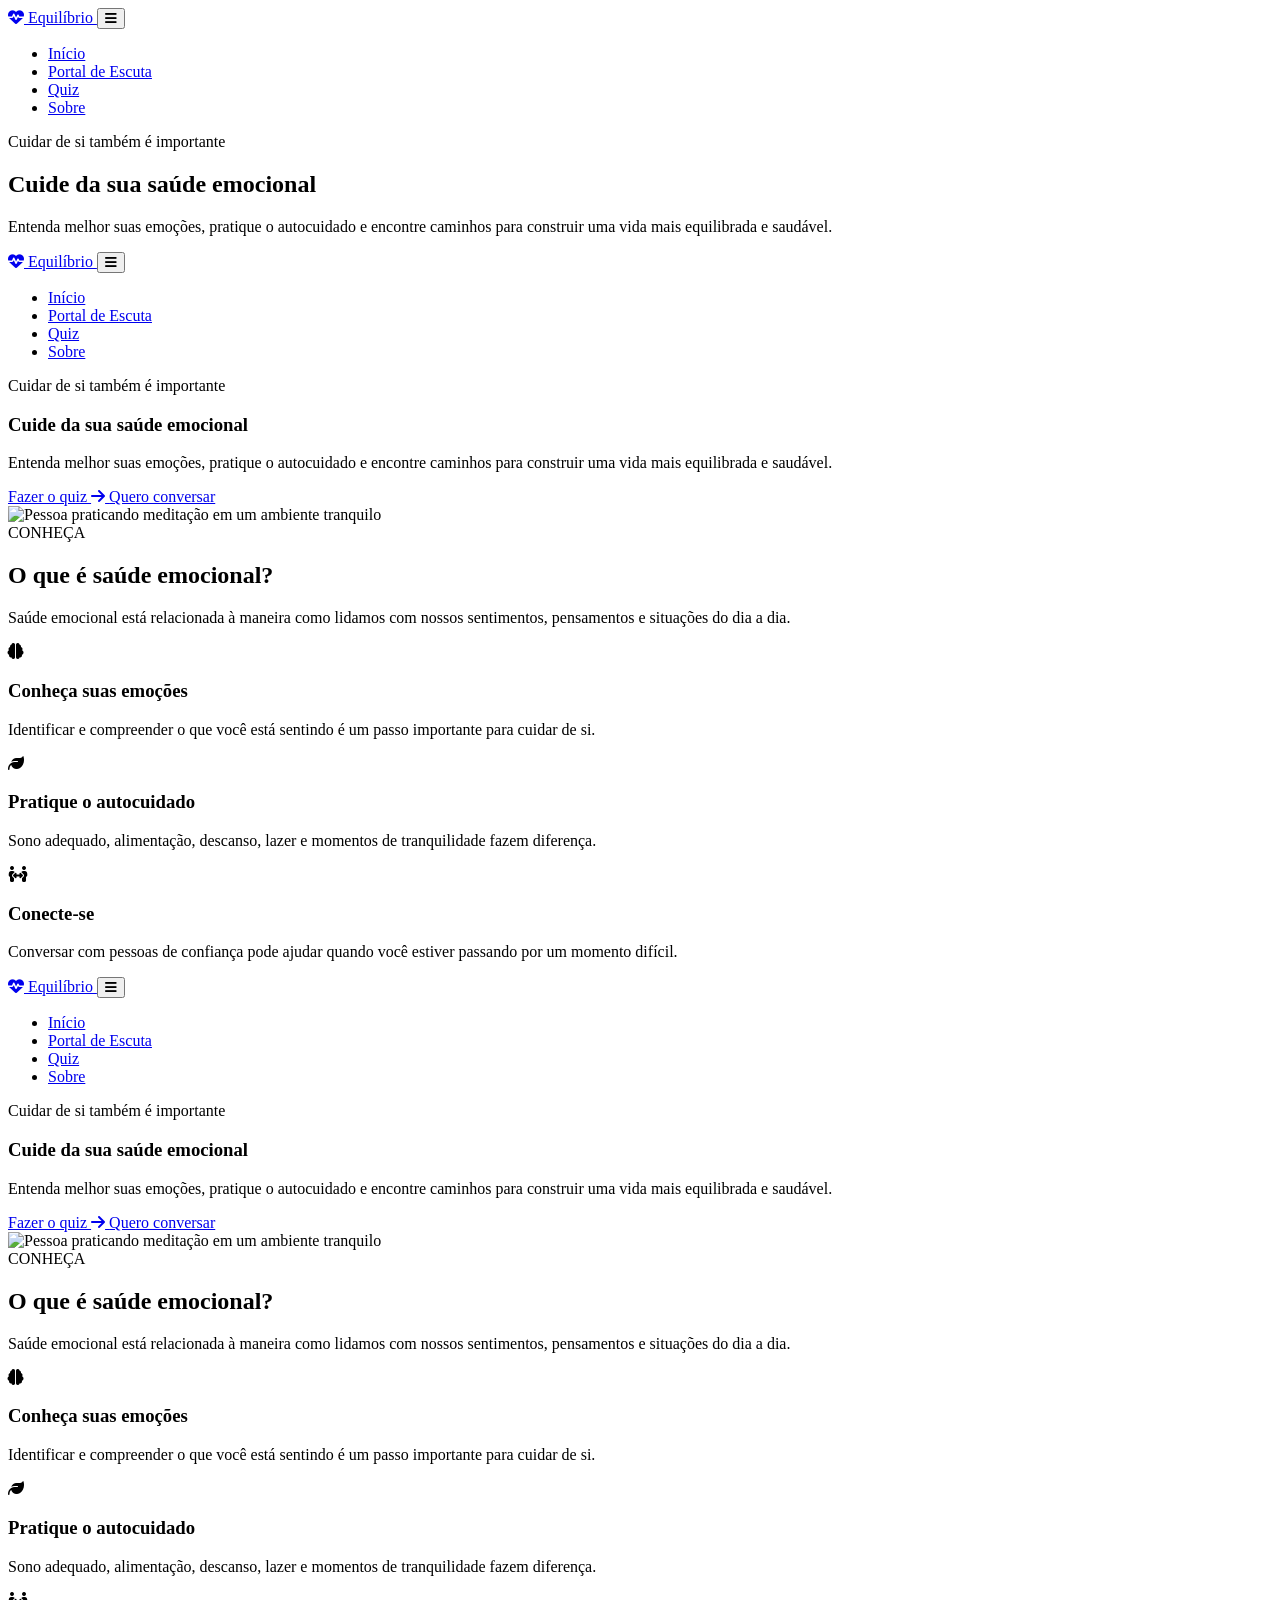
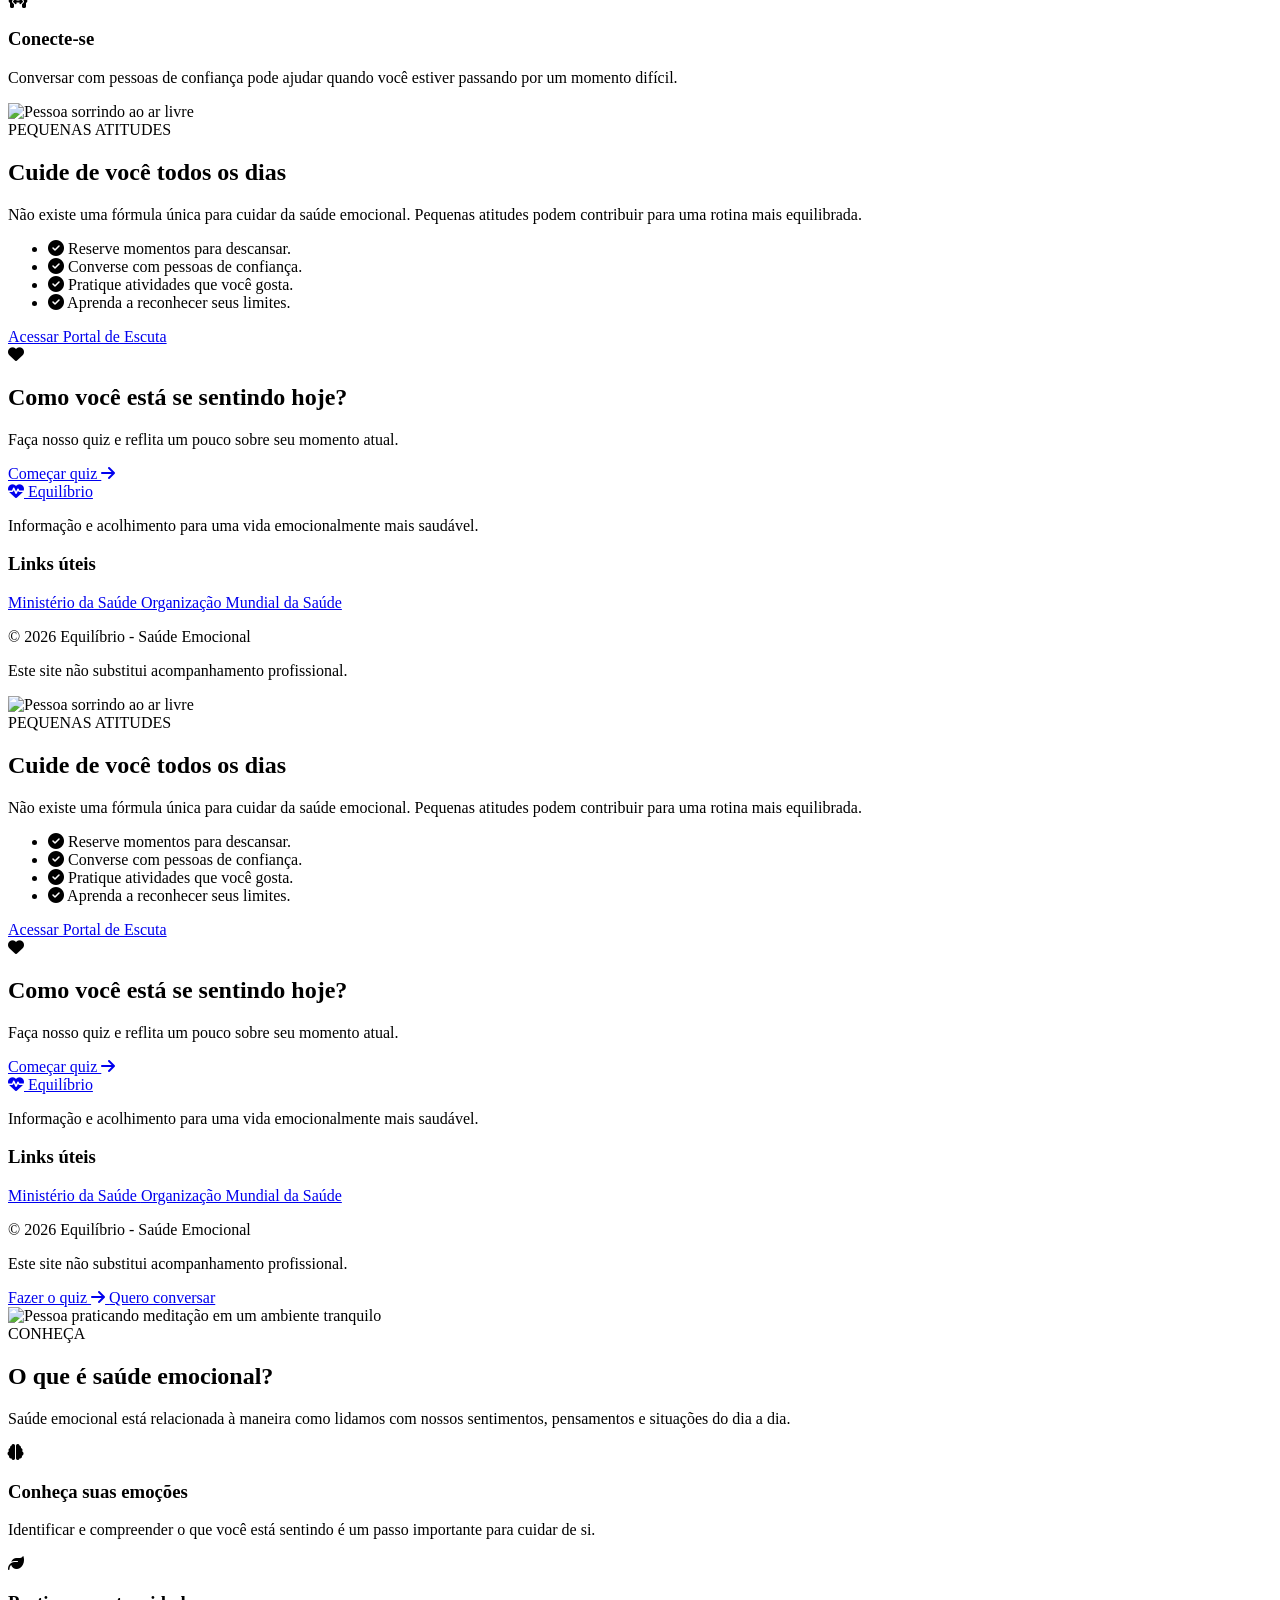
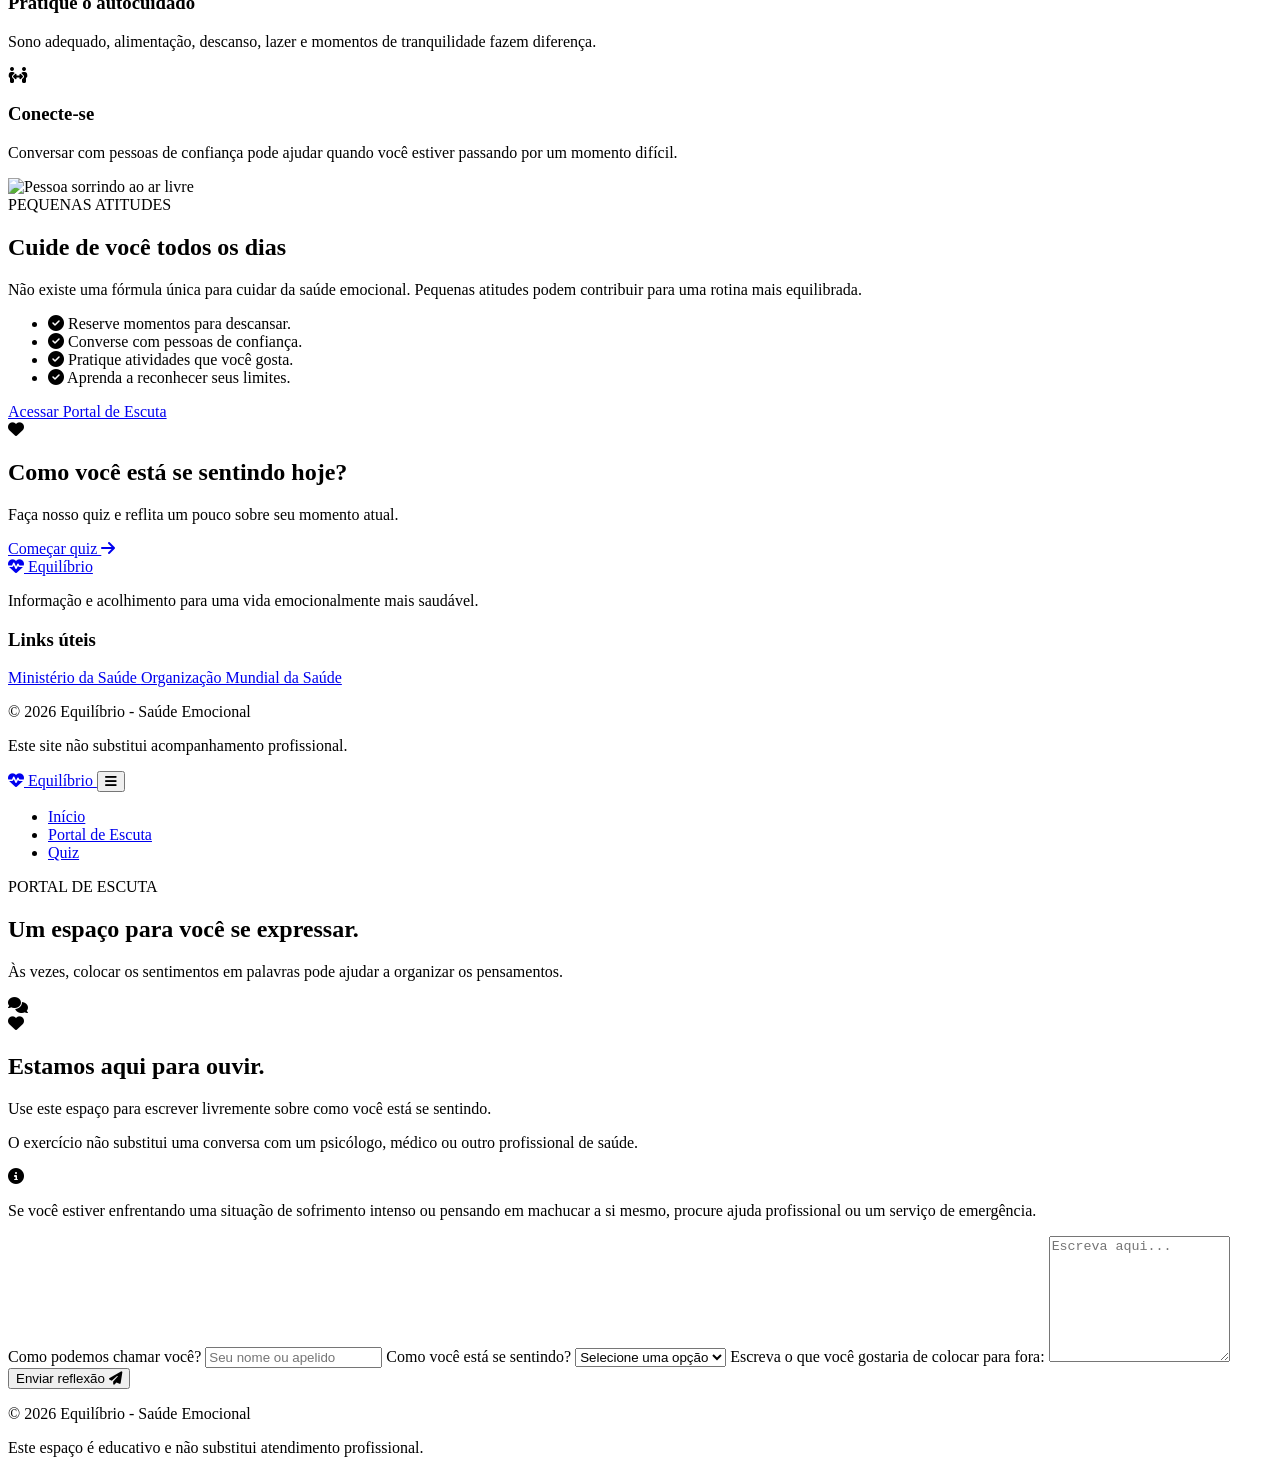
==== index.html @ 586168ab "22" ====
<!DOCTYPE html>
<html lang="pt-BR">
<head>
    <meta charset="UTF-8">
    <meta name="viewport" content="width=device-width, initial-scale=1.0">

    <title>Equilíbrio - Saúde Emocional</title>

    <link rel="stylesheet" href="style.css">

    <!-- Ícones -->
    <link
        rel="stylesheet"
        href="https://cdnjs.cloudflare.com/ajax/libs/font-awesome/6.5.2/css/all.min.css"
    >
</head>

<body>

    <header>
        <nav class="navbar">
            <a href="index.html" class="logo">
                <i class="fa-solid fa-heart-pulse"></i>
                Equilíbrio
            </a>

            <button class="menu-toggle" id="menuToggle">
                <i class="fa-solid fa-bars"></i>
            </button>

            <ul class="nav-links" id="navLinks">
                <li><a href="index.html">Início</a></li>
                <li><a href="escuta.html">Portal de Escuta</a></li>
                <li><a href="quiz.html">Quiz</a></li>
                <li><a href="#sobre">Sobre</a></li>
            </ul>
        </nav>
    </header>

    <main>

        <!-- HERO -->
        <section class="hero">
            <div class="hero-content">
                <span class="tag">Cuidar de si também é importante</span>

                <h1>
                    Cuide da sua
                    <span>saúde emocional</span>
                </h1>

                <p>
                    Entenda melhor suas emoções, pratique o autocuidado
                    e encontre caminhos para construir uma vida mais
                    equilibrada e saudável.
                </p>

                <div class="hero-buttons"><!DOCTYPE html>
<html lang="pt-BR">
<head>
    <meta charset="UTF-8">
    <meta name="viewport" content="width=device-width, initial-scale=1.0">

    <title>Equilíbrio - Saúde Emocional</title>

    <link rel="stylesheet" href="style.css">

    <!-- Ícones -->
    <link
        rel="stylesheet"
        href="https://cdnjs.cloudflare.com/ajax/libs/font-awesome/6.5.2/css/all.min.css"
    >
</head>

<body>

    <header>
        <nav class="navbar">
            <a href="index.html" class="logo">
                <i class="fa-solid fa-heart-pulse"></i>
                Equilíbrio
            </a>

            <button class="menu-toggle" id="menuToggle">
                <i class="fa-solid fa-bars"></i>
            </button>

            <ul class="nav-links" id="navLinks">
                <li><a href="index.html">Início</a></li>
                <li><a href="escuta.html">Portal de Escuta</a></li>
                <li><a href="quiz.html">Quiz</a></li>
                <li><a href="#sobre">Sobre</a></li>
            </ul>
        </nav>
    </header>

    <main>

        <!-- HERO -->
        <section class="hero">
            <div class="hero-content">
                <span class="tag">Cuidar de si também é importante</span>

                <h1>
                    Cuide da sua
                    <span>saúde emocional</span>
                </h1>

                <p>
                    Entenda melhor suas emoções, pratique o autocuidado
                    e encontre caminhos para construir uma vida mais
                    equilibrada e saudável.
                </p>

                <div class="hero-buttons">
                    <a href="quiz.html" class="btn btn-primary">
                        Fazer o quiz
                        <i class="fa-solid fa-arrow-right"></i>
                    </a>

                    <a href="escuta.html" class="btn btn-secondary">
                        Quero conversar
                    </a>
                </div>
            </div>

            <div class="hero-image">
                <img
                    src="https://images.unsplash.com/photo-1506126613408-eca07ce68773?auto=format&fit=crop&w=900&q=80"
                    alt="Pessoa praticando meditação em um ambiente tranquilo"
                >
            </div>
        </section>

        <!-- SOBRE -->
        <section class="section" id="sobre">
            <div class="section-title">
                <span>CONHEÇA</span>
                <h2>O que é saúde emocional?</h2>
                <p>
                    Saúde emocional está relacionada à maneira como lidamos
                    com nossos sentimentos, pensamentos e situações do dia
                    a dia.
                </p>
            </div>

            <div class="cards">

                <article class="card">
                    <div class="icon">
                        <i class="fa-solid fa-brain"></i>
                    </div>

                    <h3>Conheça suas emoções</h3>

                    <p>
                        Identificar e compreender o que você está sentindo
                        é um passo importante para cuidar de si.
                    </p>
                </article>

                <article class="card">
                    <div class="icon">
                        <i class="fa-solid fa-leaf"></i>
                    </div>

                    <h3>Pratique o autocuidado</h3>

                    <p>
                        Sono adequado, alimentação, descanso, lazer e
                        momentos de tranquilidade fazem diferença.
                    </p>
                </article>

                <article class="card">
                    <div class="icon">
                        <i class="fa-solid fa-people-arrows"></i>
                    </div>

                    <h3>Conecte-se</h3>

                    <p>
                        Conversar com pessoas de confiança pode ajudar
                        quando você estiver passando por um momento difícil.
                    </p>
                </article>

            </div>
        </section><!DOCTYPE html>
<html lang="pt-BR">
<head>
    <meta charset="UTF-8">
    <meta name="viewport" content="width=device-width, initial-scale=1.0">

    <title>Equilíbrio - Saúde Emocional</title>

    <link rel="stylesheet" href="style.css">

    <!-- Ícones -->
    <link
        rel="stylesheet"
        href="https://cdnjs.cloudflare.com/ajax/libs/font-awesome/6.5.2/css/all.min.css"
    >
</head>

<body>

    <header>
        <nav class="navbar">
            <a href="index.html" class="logo">
                <i class="fa-solid fa-heart-pulse"></i>
                Equilíbrio
            </a>

            <button class="menu-toggle" id="menuToggle">
                <i class="fa-solid fa-bars"></i>
            </button>

            <ul class="nav-links" id="navLinks">
                <li><a href="index.html">Início</a></li>
                <li><a href="escuta.html">Portal de Escuta</a></li>
                <li><a href="quiz.html">Quiz</a></li>
                <li><a href="#sobre">Sobre</a></li>
            </ul>
        </nav>
    </header>

    <main>

        <!-- HERO -->
        <section class="hero">
            <div class="hero-content">
                <span class="tag">Cuidar de si também é importante</span>

                <h1>
                    Cuide da sua
                    <span>saúde emocional</span>
                </h1>

                <p>
                    Entenda melhor suas emoções, pratique o autocuidado
                    e encontre caminhos para construir uma vida mais
                    equilibrada e saudável.
                </p>

                <div class="hero-buttons">
                    <a href="quiz.html" class="btn btn-primary">
                        Fazer o quiz
                        <i class="fa-solid fa-arrow-right"></i>
                    </a>

                    <a href="escuta.html" class="btn btn-secondary">
                        Quero conversar
                    </a>
                </div>
            </div>

            <div class="hero-image">
                <img
                    src="https://images.unsplash.com/photo-1506126613408-eca07ce68773?auto=format&fit=crop&w=900&q=80"
                    alt="Pessoa praticando meditação em um ambiente tranquilo"
                >
            </div>
        </section>

        <!-- SOBRE -->
        <section class="section" id="sobre">
            <div class="section-title">
                <span>CONHEÇA</span>
                <h2>O que é saúde emocional?</h2>
                <p>
                    Saúde emocional está relacionada à maneira como lidamos
                    com nossos sentimentos, pensamentos e situações do dia
                    a dia.
                </p>
            </div>

            <div class="cards">

                <article class="card">
                    <div class="icon">
                        <i class="fa-solid fa-brain"></i>
                    </div>

                    <h3>Conheça suas emoções</h3>

                    <p>
                        Identificar e compreender o que você está sentindo
                        é um passo importante para cuidar de si.
                    </p>
                </article>

                <article class="card">
                    <div class="icon">
                        <i class="fa-solid fa-leaf"></i>
                    </div>

                    <h3>Pratique o autocuidado</h3>

                    <p>
                        Sono adequado, alimentação, descanso, lazer e
                        momentos de tranquilidade fazem diferença.
                    </p>
                </article>

                <article class="card">
                    <div class="icon">
                        <i class="fa-solid fa-people-arrows"></i>
                    </div>

                    <h3>Conecte-se</h3>

                    <p>
                        Conversar com pessoas de confiança pode ajudar
                        quando você estiver passando por um momento difícil.
                    </p>
                </article>

            </div>
        </section>

        <!-- DICAS -->
        <section class="tips">
            <div class="tips-image">
                <img
                    src="https://images.unsplash.com/photo-1499209974431-9dddcece7f88?auto=format&fit=crop&w=900&q=80"
                    alt="Pessoa sorrindo ao ar livre"
                >
            </div>

            <div class="tips-content">
                <span class="tag">PEQUENAS ATITUDES</span>

                <h2>Cuide de você todos os dias</h2>

                <p>
                    Não existe uma fórmula única para cuidar da saúde
                    emocional. Pequenas atitudes podem contribuir para
                    uma rotina mais equilibrada.
                </p>

                <ul class="check-list">
                    <li>
                        <i class="fa-solid fa-circle-check"></i>
                        Reserve momentos para descansar.
                    </li>

                    <li>
                        <i class="fa-solid fa-circle-check"></i>
                        Converse com pessoas de confiança.
                    </li>

                    <li>
                        <i class="fa-solid fa-circle-check"></i>
                        Pratique atividades que você gosta.
                    </li>

                    <li>
                        <i class="fa-solid fa-circle-check"></i>
                        Aprenda a reconhecer seus limites.
                    </li>
                </ul>

                <a href="escuta.html" class="btn btn-primary">
                    Acessar Portal de Escuta
                </a>
            </div>
        </section>

        <!-- CTA -->
        <section class="cta">
            <div>
                <i class="fa-solid fa-heart"></i>
                <h2>Como você está se sentindo hoje?</h2>
                <p>
                    Faça nosso quiz e reflita um pouco sobre seu momento atual.
                </p>
            </div>

            <a href="quiz.html" class="btn btn-light">
                Começar quiz
                <i class="fa-solid fa-arrow-right"></i>
            </a>
        </section>

    </main>

    <footer>
        <div class="footer-content">

            <div>
                <a href="index.html" class="logo">
                    <i class="fa-solid fa-heart-pulse"></i>
                    Equilíbrio
                </a>

                <p>
                    Informação e acolhimento para uma vida emocionalmente
                    mais saudável.
                </p>
            </div>

            <div>
                <h3>Links úteis</h3>

                <a
                    href="https://www.gov.br/saude/pt-br"
                    target="_blank"
                    rel="noopener noreferrer"
                >
                    Ministério da Saúde
                </a>

                <a
                    href="https://www.who.int/pt"
                    target="_blank"
                    rel="noopener noreferrer"
                >
                    Organização Mundial da Saúde
                </a>
            </div>

        </div>

        <div class="footer-bottom">
            <p>© 2026 Equilíbrio - Saúde Emocional</p>
            <p>Este site não substitui acompanhamento profissional.</p>
        </div>
    </footer>

    <script src="script.js"></script>

</body>
</html>

        <!-- DICAS -->
        <section class="tips">
            <div class="tips-image">
                <img
                    src="https://images.unsplash.com/photo-1499209974431-9dddcece7f88?auto=format&fit=crop&w=900&q=80"
                    alt="Pessoa sorrindo ao ar livre"
                >
            </div>

            <div class="tips-content">
                <span class="tag">PEQUENAS ATITUDES</span>

                <h2>Cuide de você todos os dias</h2>

                <p>
                    Não existe uma fórmula única para cuidar da saúde
                    emocional. Pequenas atitudes podem contribuir para
                    uma rotina mais equilibrada.
                </p>

                <ul class="check-list">
                    <li>
                        <i class="fa-solid fa-circle-check"></i>
                        Reserve momentos para descansar.
                    </li>

                    <li>
                        <i class="fa-solid fa-circle-check"></i>
                        Converse com pessoas de confiança.
                    </li>

                    <li>
                        <i class="fa-solid fa-circle-check"></i>
                        Pratique atividades que você gosta.
                    </li>

                    <li>
                        <i class="fa-solid fa-circle-check"></i>
                        Aprenda a reconhecer seus limites.
                    </li>
                </ul>

                <a href="escuta.html" class="btn btn-primary">
                    Acessar Portal de Escuta
                </a>
            </div>
        </section>

        <!-- CTA -->
        <section class="cta">
            <div>
                <i class="fa-solid fa-heart"></i>
                <h2>Como você está se sentindo hoje?</h2>
                <p>
                    Faça nosso quiz e reflita um pouco sobre seu momento atual.
                </p>
            </div>

            <a href="quiz.html" class="btn btn-light">
                Começar quiz
                <i class="fa-solid fa-arrow-right"></i>
            </a>
        </section>

    </main>

    <footer>
        <div class="footer-content">

            <div>
                <a href="index.html" class="logo">
                    <i class="fa-solid fa-heart-pulse"></i>
                    Equilíbrio
                </a>

                <p>
                    Informação e acolhimento para uma vida emocionalmente
                    mais saudável.
                </p>
            </div>

            <div>
                <h3>Links úteis</h3>

                <a
                    href="https://www.gov.br/saude/pt-br"
                    target="_blank"
                    rel="noopener noreferrer"
                >
                    Ministério da Saúde
                </a>

                <a
                    href="https://www.who.int/pt"
                    target="_blank"
                    rel="noopener noreferrer"
                >
                    Organização Mundial da Saúde
                </a>
            </div>

        </div>

        <div class="footer-bottom">
            <p>© 2026 Equilíbrio - Saúde Emocional</p>
            <p>Este site não substitui acompanhamento profissional.</p>
        </div>
    </footer>

    <script src="script.js"></script>

</body>
</html>
                    <a href="quiz.html" class="btn btn-primary">
                        Fazer o quiz
                        <i class="fa-solid fa-arrow-right"></i>
                    </a>

                    <a href="escuta.html" class="btn btn-secondary">
                        Quero conversar
                    </a>
                </div>
            </div>

            <div class="hero-image">
                <img
                    src="https://images.unsplash.com/photo-1506126613408-eca07ce68773?auto=format&fit=crop&w=900&q=80"
                    alt="Pessoa praticando meditação em um ambiente tranquilo"
                >
            </div>
        </section>

        <!-- SOBRE -->
        <section class="section" id="sobre">
            <div class="section-title">
                <span>CONHEÇA</span>
                <h2>O que é saúde emocional?</h2>
                <p>
                    Saúde emocional está relacionada à maneira como lidamos
                    com nossos sentimentos, pensamentos e situações do dia
                    a dia.
                </p>
            </div>

            <div class="cards">

                <article class="card">
                    <div class="icon">
                        <i class="fa-solid fa-brain"></i>
                    </div>

                    <h3>Conheça suas emoções</h3>

                    <p>
                        Identificar e compreender o que você está sentindo
                        é um passo importante para cuidar de si.
                    </p>
                </article>

                <article class="card">
                    <div class="icon">
                        <i class="fa-solid fa-leaf"></i>
                    </div>

                    <h3>Pratique o autocuidado</h3>

                    <p>
                        Sono adequado, alimentação, descanso, lazer e
                        momentos de tranquilidade fazem diferença.
                    </p>
                </article>

                <article class="card">
                    <div class="icon">
                        <i class="fa-solid fa-people-arrows"></i>
                    </div>

                    <h3>Conecte-se</h3>

                    <p>
                        Conversar com pessoas de confiança pode ajudar
                        quando você estiver passando por um momento difícil.
                    </p>
                </article>

            </div>
        </section>

        <!-- DICAS -->
        <section class="tips">
            <div class="tips-image">
                <img
                    src="https://images.unsplash.com/photo-1499209974431-9dddcece7f88?auto=format&fit=crop&w=900&q=80"
                    alt="Pessoa sorrindo ao ar livre"
                >
            </div>

            <div class="tips-content">
                <span class="tag">PEQUENAS ATITUDES</span>

                <h2>Cuide de você todos os dias</h2>

                <p>
                    Não existe uma fórmula única para cuidar da saúde
                    emocional. Pequenas atitudes podem contribuir para
                    uma rotina mais equilibrada.
                </p>

                <ul class="check-list">
                    <li>
                        <i class="fa-solid fa-circle-check"></i>
                        Reserve momentos para descansar.
                    </li>

                    <li>
                        <i class="fa-solid fa-circle-check"></i>
                        Converse com pessoas de confiança.
                    </li>

                    <li>
                        <i class="fa-solid fa-circle-check"></i>
                        Pratique atividades que você gosta.
                    </li>

                    <li>
                        <i class="fa-solid fa-circle-check"></i>
                        Aprenda a reconhecer seus limites.
                    </li>
                </ul>

                <a href="escuta.html" class="btn btn-primary">
                    Acessar Portal de Escuta
                </a>
            </div>
        </section>

        <!-- CTA -->
        <section class="cta">
            <div>
                <i class="fa-solid fa-heart"></i>
                <h2>Como você está se sentindo hoje?</h2>
                <p>
                    Faça nosso quiz e reflita um pouco sobre seu momento atual.
                </p>
            </div>

            <a href="quiz.html" class="btn btn-light">
                Começar quiz
                <i class="fa-solid fa-arrow-right"></i>
            </a>
        </section>

    </main>

    <footer>
        <div class="footer-content">

            <div>
                <a href="index.html" class="logo">
                    <i class="fa-solid fa-heart-pulse"></i>
                    Equilíbrio
                </a>

                <p>
                    Informação e acolhimento para uma vida emocionalmente
                    mais saudável.
                </p>
            </div>

            <div>
                <h3>Links úteis</h3>

                <a
                    href="https://www.gov.br/saude/pt-br"
                    target="_blank"
                    rel="noopener noreferrer"
                >
                    Ministério da Saúde
                </a>

                <a
                    href="https://www.who.int/pt"
                    target="_blank"
                    rel="noopener noreferrer"
                >
                    Organização Mundial da Saúde
                </a>
            </div>

        </div>

        <div class="footer-bottom">
            <p>© 2026 Equilíbrio - Saúde Emocional</p>
            <p>Este site não substitui acompanhamento profissional.</p>
        </div>
    </footer>

    <script src="script.js"></script>

</body>
</html>
<!DOCTYPE html>
<html lang="pt-BR">

<head>
    <meta charset="UTF-8">
    <meta name="viewport" content="width=device-width, initial-scale=1.0">

    <title>Portal de Escuta | Equilíbrio</title>

    <link rel="stylesheet" href="style.css">

    <link
        rel="stylesheet"
        href="https://cdnjs.cloudflare.com/ajax/libs/font-awesome/6.5.2/css/all.min.css"
    >
</head>

<body>

<header>
    <nav class="navbar">

        <a href="index.html" class="logo">
            <i class="fa-solid fa-heart-pulse"></i>
            Equilíbrio
        </a>

        <button class="menu-toggle" id="menuToggle">
            <i class="fa-solid fa-bars"></i>
        </button>

        <ul class="nav-links" id="navLinks">
            <li><a href="index.html">Início</a></li>
            <li><a href="escuta.html">Portal de Escuta</a></li>
            <li><a href="quiz.html">Quiz</a></li>
        </ul>

    </nav>
</header>

<main>

    <section class="page-header">

        <div>
            <span class="tag">PORTAL DE ESCUTA</span>

            <h1>
                Um espaço para
                <span>você se expressar.</span>
            </h1>

            <p>
                Às vezes, colocar os sentimentos em palavras pode ajudar
                a organizar os pensamentos.
            </p>
        </div>

        <i class="fa-solid fa-comments page-icon"></i>

    </section>

    <section class="listening-section">

        <div class="listening-info">

            <div class="icon">
                <i class="fa-solid fa-heart"></i>
            </div>

            <h2>Estamos aqui para ouvir.</h2>

            <p>
                Use este espaço para escrever livremente sobre como
                você está se sentindo.
            </p>

            <p>
                O exercício não substitui uma conversa com um psicólogo,
                médico ou outro profissional de saúde.
            </p>

            <div class="support-box">
                <i class="fa-solid fa-circle-info"></i>

                <p>
                    Se você estiver enfrentando uma situação de sofrimento
                    intenso ou pensando em machucar a si mesmo, procure
                    ajuda profissional ou um serviço de emergência.
                </p>
            </div>

        </div>

        <div class="listening-form">

            <form id="listeningForm">

                <label for="name">Como podemos chamar você?</label>

                <input
                    type="text"
                    id="name"
                    placeholder="Seu nome ou apelido"
                >

                <label for="feeling">
                    Como você está se sentindo?
                </label>

                <select id="feeling" required>
                    <option value="">Selecione uma opção</option>
                    <option>Tranquilo(a)</option>
                    <option>Feliz</option>
                    <option>Ansioso(a)</option>
                    <option>Triste</option>
                    <option>Cansado(a)</option>
                    <option>Confuso(a)</option>
                    <option>Não sei explicar</option>
                </select>

                <label for="message">
                    Escreva o que você gostaria de colocar para fora:
                </label>

                <textarea
                    id="message"
                    rows="8"
                    placeholder="Escreva aqui..."
                    required
                ></textarea>

                <button type="submit" class="btn btn-primary">
                    Enviar reflexão
                    <i class="fa-solid fa-paper-plane"></i>
                </button>

                <div id="formMessage"></div>

            </form>

        </div>

    </section>

</main>

<footer>
    <div class="footer-bottom">
        <p>© 2026 Equilíbrio - Saúde Emocional</p>
        <p>Este espaço é educativo e não substitui atendimento profissional.</p>
    </div>
</footer>

<script src="script.js"></script>

</body>
</html>
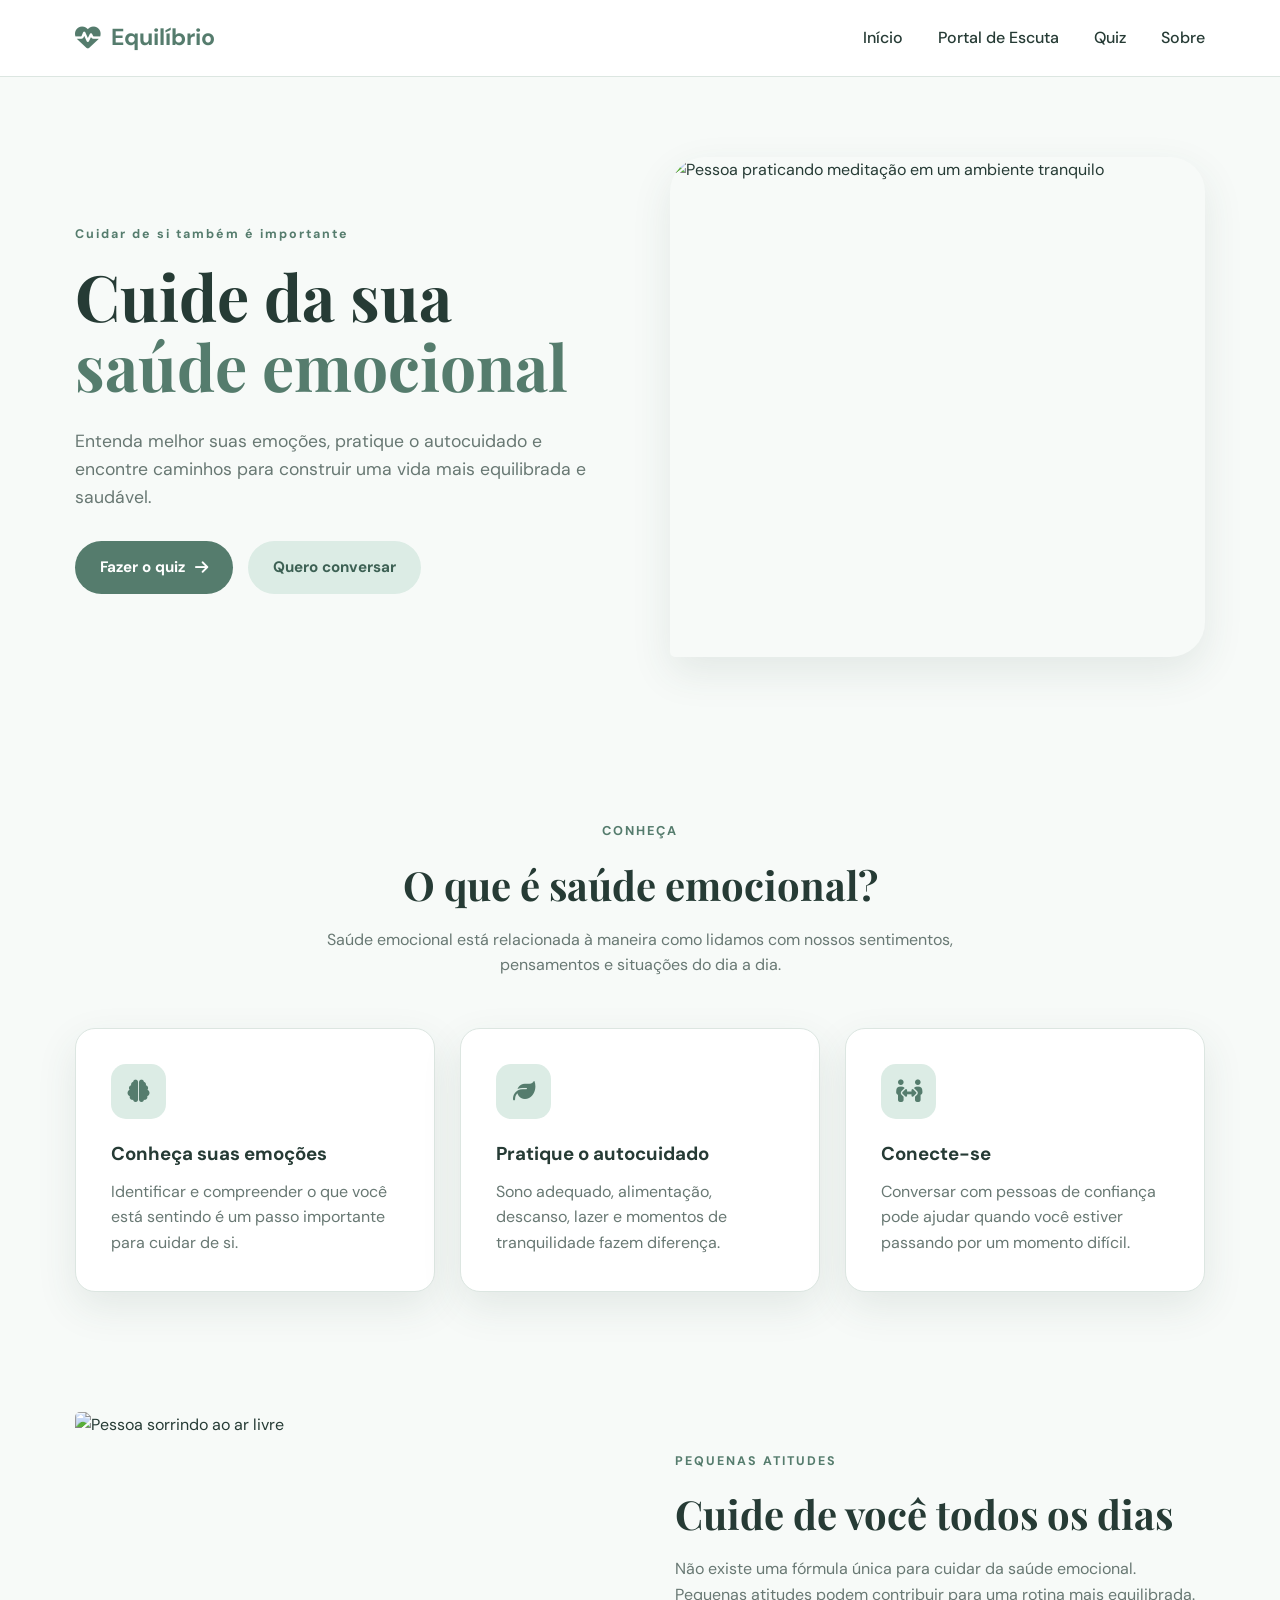
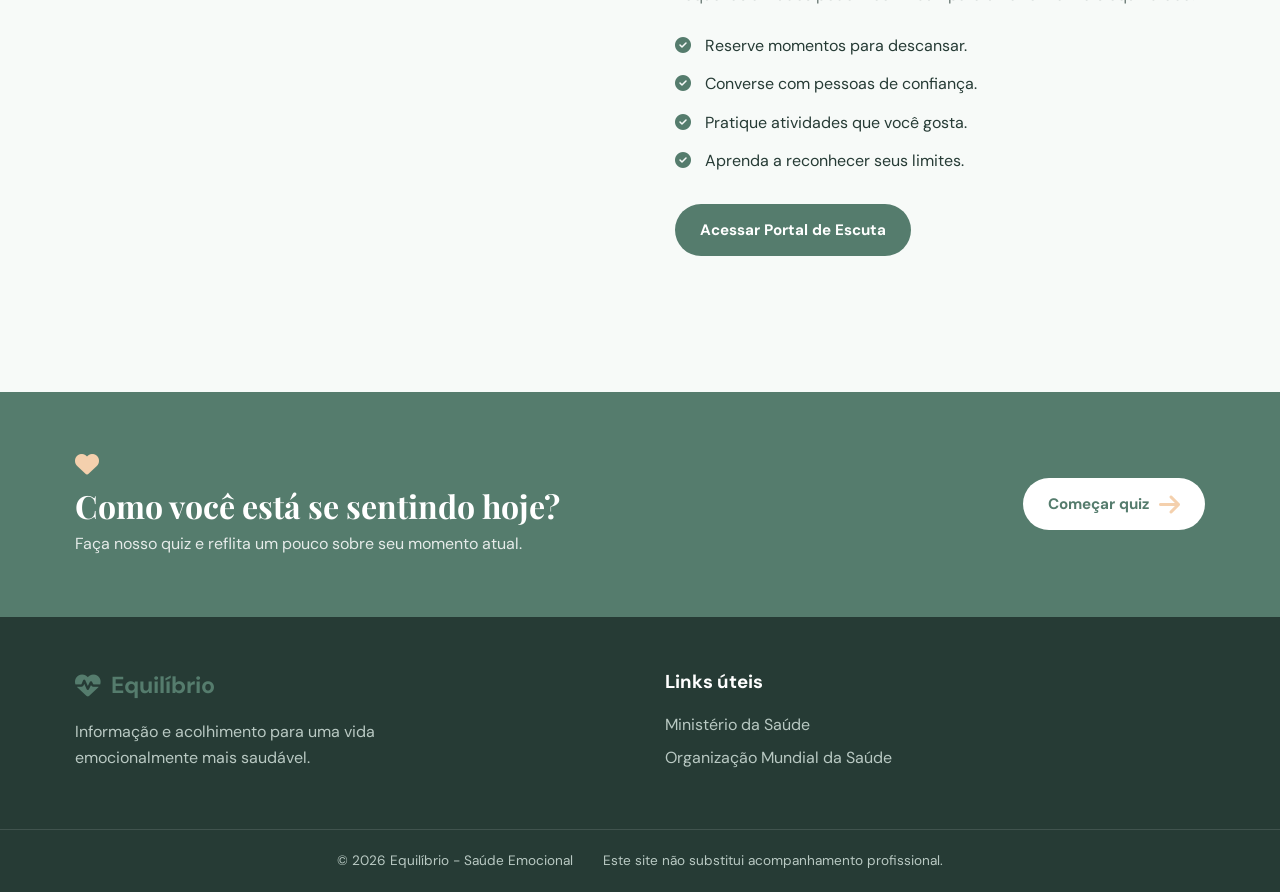
==== commit bddc5644: "22" ====
--- a/index.html
+++ b/index.html
@@ -1,5 +1,6 @@
 <!DOCTYPE html>
 <html lang="pt-BR">
+
 <head>
     <meta charset="UTF-8">
     <meta name="viewport" content="width=device-width, initial-scale=1.0">
@@ -8,7 +9,6 @@
 
     <link rel="stylesheet" href="style.css">
 
-    <!-- Ícones -->
     <link
         rel="stylesheet"
         href="https://cdnjs.cloudflare.com/ajax/libs/font-awesome/6.5.2/css/all.min.css"
@@ -17,878 +17,296 @@
 
 <body>
 
-    <header>
-        <nav class="navbar">
+<header>
+    <nav class="navbar">
+
+        <a href="index.html" class="logo">
+            <i class="fa-solid fa-heart-pulse"></i>
+            Equilíbrio
+        </a>
+
+        <button class="menu-toggle" id="menuToggle" aria-label="Abrir menu">
+            <i class="fa-solid fa-bars"></i>
+        </button>
+
+        <ul class="nav-links" id="navLinks">
+            <li><a href="index.html">Início</a></li>
+            <li><a href="escuta.html">Portal de Escuta</a></li>
+            <li><a href="quiz.html">Quiz</a></li>
+            <li><a href="#sobre">Sobre</a></li>
+        </ul>
+
+    </nav>
+</header>
+
+<main>
+
+    <!-- HERO -->
+    <section class="hero">
+
+        <div class="hero-content">
+
+            <span class="tag">
+                Cuidar de si também é importante
+            </span>
+
+            <h1>
+                Cuide da sua
+                <span>saúde emocional</span>
+            </h1>
+
+            <p>
+                Entenda melhor suas emoções, pratique o autocuidado
+                e encontre caminhos para construir uma vida mais
+                equilibrada e saudável.
+            </p>
+
+            <div class="hero-buttons">
+
+                <a href="quiz.html" class="btn btn-primary">
+                    Fazer o quiz
+                    <i class="fa-solid fa-arrow-right"></i>
+                </a>
+
+                <a href="escuta.html" class="btn btn-secondary">
+                    Quero conversar
+                </a>
+
+            </div>
+
+        </div>
+
+        <div class="hero-image">
+            <img
+                src="https://images.unsplash.com/photo-1506126613408-eca07ce68773?auto=format&fit=crop&w=900&q=80"
+                alt="Pessoa praticando meditação em um ambiente tranquilo"
+            >
+        </div>
+
+    </section>
+
+
+    <!-- SOBRE -->
+    <section class="section" id="sobre">
+
+        <div class="section-title">
+
+            <span>CONHEÇA</span>
+
+            <h2>O que é saúde emocional?</h2>
+
+            <p>
+                Saúde emocional está relacionada à maneira como lidamos
+                com nossos sentimentos, pensamentos e situações do dia
+                a dia.
+            </p>
+
+        </div>
+
+        <div class="cards">
+
+            <article class="card">
+
+                <div class="icon">
+                    <i class="fa-solid fa-brain"></i>
+                </div>
+
+                <h3>Conheça suas emoções</h3>
+
+                <p>
+                    Identificar e compreender o que você está sentindo
+                    é um passo importante para cuidar de si.
+                </p>
+
+            </article>
+
+
+            <article class="card">
+
+                <div class="icon">
+                    <i class="fa-solid fa-leaf"></i>
+                </div>
+
+                <h3>Pratique o autocuidado</h3>
+
+                <p>
+                    Sono adequado, alimentação, descanso, lazer e
+                    momentos de tranquilidade fazem diferença.
+                </p>
+
+            </article>
+
+
+            <article class="card">
+
+                <div class="icon">
+                    <i class="fa-solid fa-people-arrows"></i>
+                </div>
+
+                <h3>Conecte-se</h3>
+
+                <p>
+                    Conversar com pessoas de confiança pode ajudar
+                    quando você estiver passando por um momento difícil.
+                </p>
+
+            </article>
+
+        </div>
+
+    </section>
+
+
+    <!-- DICAS -->
+    <section class="tips">
+
+        <div class="tips-image">
+
+            <img
+                src="https://images.unsplash.com/photo-1499209974431-9dddcece7f88?auto=format&fit=crop&w=900&q=80"
+                alt="Pessoa sorrindo ao ar livre"
+            >
+
+        </div>
+
+
+        <div class="tips-content">
+
+            <span class="tag">
+                PEQUENAS ATITUDES
+            </span>
+
+            <h2>
+                Cuide de você todos os dias
+            </h2>
+
+            <p>
+                Não existe uma fórmula única para cuidar da saúde
+                emocional. Pequenas atitudes podem contribuir para
+                uma rotina mais equilibrada.
+            </p>
+
+            <ul class="check-list">
+
+                <li>
+                    <i class="fa-solid fa-circle-check"></i>
+                    Reserve momentos para descansar.
+                </li>
+
+                <li>
+                    <i class="fa-solid fa-circle-check"></i>
+                    Converse com pessoas de confiança.
+                </li>
+
+                <li>
+                    <i class="fa-solid fa-circle-check"></i>
+                    Pratique atividades que você gosta.
+                </li>
+
+                <li>
+                    <i class="fa-solid fa-circle-check"></i>
+                    Aprenda a reconhecer seus limites.
+                </li>
+
+            </ul>
+
+            <a href="escuta.html" class="btn btn-primary">
+                Acessar Portal de Escuta
+            </a>
+
+        </div>
+
+    </section>
+
+
+    <!-- CTA -->
+    <section class="cta">
+
+        <div>
+
+            <i class="fa-solid fa-heart"></i>
+
+            <h2>
+                Como você está se sentindo hoje?
+            </h2>
+
+            <p>
+                Faça nosso quiz e reflita um pouco sobre seu momento atual.
+            </p>
+
+        </div>
+
+        <a href="quiz.html" class="btn btn-light">
+            Começar quiz
+            <i class="fa-solid fa-arrow-right"></i>
+        </a>
+
+    </section>
+
+</main>
+
+
+<!-- RODAPÉ -->
+<footer>
+
+    <div class="footer-content">
+
+        <div>
+
             <a href="index.html" class="logo">
                 <i class="fa-solid fa-heart-pulse"></i>
                 Equilíbrio
             </a>
 
-            <button class="menu-toggle" id="menuToggle">
-                <i class="fa-solid fa-bars"></i>
-            </button>
-
-            <ul class="nav-links" id="navLinks">
-                <li><a href="index.html">Início</a></li>
-                <li><a href="escuta.html">Portal de Escuta</a></li>
-                <li><a href="quiz.html">Quiz</a></li>
-                <li><a href="#sobre">Sobre</a></li>
-            </ul>
-        </nav>
-    </header>
-
-    <main>
-
-        <!-- HERO -->
-        <section class="hero">
-            <div class="hero-content">
-                <span class="tag">Cuidar de si também é importante</span>
-
-                <h1>
-                    Cuide da sua
-                    <span>saúde emocional</span>
-                </h1>
-
-                <p>
-                    Entenda melhor suas emoções, pratique o autocuidado
-                    e encontre caminhos para construir uma vida mais
-                    equilibrada e saudável.
-                </p>
-
-                <div class="hero-buttons"><!DOCTYPE html>
-<html lang="pt-BR">
-<head>
-    <meta charset="UTF-8">
-    <meta name="viewport" content="width=device-width, initial-scale=1.0">
-
-    <title>Equilíbrio - Saúde Emocional</title>
-
-    <link rel="stylesheet" href="style.css">
-
-    <!-- Ícones -->
-    <link
-        rel="stylesheet"
-        href="https://cdnjs.cloudflare.com/ajax/libs/font-awesome/6.5.2/css/all.min.css"
-    >
-</head>
-
-<body>
-
-    <header>
-        <nav class="navbar">
-            <a href="index.html" class="logo">
-                <i class="fa-solid fa-heart-pulse"></i>
-                Equilíbrio
+            <p>
+                Informação e acolhimento para uma vida emocionalmente
+                mais saudável.
+            </p>
+
+        </div>
+
+
+        <div>
+
+            <h3>Links úteis</h3>
+
+            <a
+                href="https://www.gov.br/saude/pt-br"
+                target="_blank"
+                rel="noopener noreferrer"
+            >
+                Ministério da Saúde
             </a>
 
-            <button class="menu-toggle" id="menuToggle">
-                <i class="fa-solid fa-bars"></i>
-            </button>
-
-            <ul class="nav-links" id="navLinks">
-                <li><a href="index.html">Início</a></li>
-                <li><a href="escuta.html">Portal de Escuta</a></li>
-                <li><a href="quiz.html">Quiz</a></li>
-                <li><a href="#sobre">Sobre</a></li>
-            </ul>
-        </nav>
-    </header>
-
-    <main>
-
-        <!-- HERO -->
-        <section class="hero">
-            <div class="hero-content">
-                <span class="tag">Cuidar de si também é importante</span>
-
-                <h1>
-                    Cuide da sua
-                    <span>saúde emocional</span>
-                </h1>
-
-                <p>
-                    Entenda melhor suas emoções, pratique o autocuidado
-                    e encontre caminhos para construir uma vida mais
-                    equilibrada e saudável.
-                </p>
-
-                <div class="hero-buttons">
-                    <a href="quiz.html" class="btn btn-primary">
-                        Fazer o quiz
-                        <i class="fa-solid fa-arrow-right"></i>
-                    </a>
-
-                    <a href="escuta.html" class="btn btn-secondary">
-                        Quero conversar
-                    </a>
-                </div>
-            </div>
-
-            <div class="hero-image">
-                <img
-                    src="https://images.unsplash.com/photo-1506126613408-eca07ce68773?auto=format&fit=crop&w=900&q=80"
-                    alt="Pessoa praticando meditação em um ambiente tranquilo"
-                >
-            </div>
-        </section>
-
-        <!-- SOBRE -->
-        <section class="section" id="sobre">
-            <div class="section-title">
-                <span>CONHEÇA</span>
-                <h2>O que é saúde emocional?</h2>
-                <p>
-                    Saúde emocional está relacionada à maneira como lidamos
-                    com nossos sentimentos, pensamentos e situações do dia
-                    a dia.
-                </p>
-            </div>
-
-            <div class="cards">
-
-                <article class="card">
-                    <div class="icon">
-                        <i class="fa-solid fa-brain"></i>
-                    </div>
-
-                    <h3>Conheça suas emoções</h3>
-
-                    <p>
-                        Identificar e compreender o que você está sentindo
-                        é um passo importante para cuidar de si.
-                    </p>
-                </article>
-
-                <article class="card">
-                    <div class="icon">
-                        <i class="fa-solid fa-leaf"></i>
-                    </div>
-
-                    <h3>Pratique o autocuidado</h3>
-
-                    <p>
-                        Sono adequado, alimentação, descanso, lazer e
-                        momentos de tranquilidade fazem diferença.
-                    </p>
-                </article>
-
-                <article class="card">
-                    <div class="icon">
-                        <i class="fa-solid fa-people-arrows"></i>
-                    </div>
-
-                    <h3>Conecte-se</h3>
-
-                    <p>
-                        Conversar com pessoas de confiança pode ajudar
-                        quando você estiver passando por um momento difícil.
-                    </p>
-                </article>
-
-            </div>
-        </section><!DOCTYPE html>
-<html lang="pt-BR">
-<head>
-    <meta charset="UTF-8">
-    <meta name="viewport" content="width=device-width, initial-scale=1.0">
-
-    <title>Equilíbrio - Saúde Emocional</title>
-
-    <link rel="stylesheet" href="style.css">
-
-    <!-- Ícones -->
-    <link
-        rel="stylesheet"
-        href="https://cdnjs.cloudflare.com/ajax/libs/font-awesome/6.5.2/css/all.min.css"
-    >
-</head>
-
-<body>
-
-    <header>
-        <nav class="navbar">
-            <a href="index.html" class="logo">
-                <i class="fa-solid fa-heart-pulse"></i>
-                Equilíbrio
+            <a
+                href="https://www.who.int/pt"
+                target="_blank"
+                rel="noopener noreferrer"
+            >
+                Organização Mundial da Saúde
             </a>
 
-            <button class="menu-toggle" id="menuToggle">
-                <i class="fa-solid fa-bars"></i>
-            </button>
-
-            <ul class="nav-links" id="navLinks">
-                <li><a href="index.html">Início</a></li>
-                <li><a href="escuta.html">Portal de Escuta</a></li>
-                <li><a href="quiz.html">Quiz</a></li>
-                <li><a href="#sobre">Sobre</a></li>
-            </ul>
-        </nav>
-    </header>
-
-    <main>
-
-        <!-- HERO -->
-        <section class="hero">
-            <div class="hero-content">
-                <span class="tag">Cuidar de si também é importante</span>
-
-                <h1>
-                    Cuide da sua
-                    <span>saúde emocional</span>
-                </h1>
-
-                <p>
-                    Entenda melhor suas emoções, pratique o autocuidado
-                    e encontre caminhos para construir uma vida mais
-                    equilibrada e saudável.
-                </p>
-
-                <div class="hero-buttons">
-                    <a href="quiz.html" class="btn btn-primary">
-                        Fazer o quiz
-                        <i class="fa-solid fa-arrow-right"></i>
-                    </a>
-
-                    <a href="escuta.html" class="btn btn-secondary">
-                        Quero conversar
-                    </a>
-                </div>
-            </div>
-
-            <div class="hero-image">
-                <img
-                    src="https://images.unsplash.com/photo-1506126613408-eca07ce68773?auto=format&fit=crop&w=900&q=80"
-                    alt="Pessoa praticando meditação em um ambiente tranquilo"
-                >
-            </div>
-        </section>
-
-        <!-- SOBRE -->
-        <section class="section" id="sobre">
-            <div class="section-title">
-                <span>CONHEÇA</span>
-                <h2>O que é saúde emocional?</h2>
-                <p>
-                    Saúde emocional está relacionada à maneira como lidamos
-                    com nossos sentimentos, pensamentos e situações do dia
-                    a dia.
-                </p>
-            </div>
-
-            <div class="cards">
-
-                <article class="card">
-                    <div class="icon">
-                        <i class="fa-solid fa-brain"></i>
-                    </div>
-
-                    <h3>Conheça suas emoções</h3>
-
-                    <p>
-                        Identificar e compreender o que você está sentindo
-                        é um passo importante para cuidar de si.
-                    </p>
-                </article>
-
-                <article class="card">
-                    <div class="icon">
-                        <i class="fa-solid fa-leaf"></i>
-                    </div>
-
-                    <h3>Pratique o autocuidado</h3>
-
-                    <p>
-                        Sono adequado, alimentação, descanso, lazer e
-                        momentos de tranquilidade fazem diferença.
-                    </p>
-                </article>
-
-                <article class="card">
-                    <div class="icon">
-                        <i class="fa-solid fa-people-arrows"></i>
-                    </div>
-
-                    <h3>Conecte-se</h3>
-
-                    <p>
-                        Conversar com pessoas de confiança pode ajudar
-                        quando você estiver passando por um momento difícil.
-                    </p>
-                </article>
-
-            </div>
-        </section>
-
-        <!-- DICAS -->
-        <section class="tips">
-            <div class="tips-image">
-                <img
-                    src="https://images.unsplash.com/photo-1499209974431-9dddcece7f88?auto=format&fit=crop&w=900&q=80"
-                    alt="Pessoa sorrindo ao ar livre"
-                >
-            </div>
-
-            <div class="tips-content">
-                <span class="tag">PEQUENAS ATITUDES</span>
-
-                <h2>Cuide de você todos os dias</h2>
-
-                <p>
-                    Não existe uma fórmula única para cuidar da saúde
-                    emocional. Pequenas atitudes podem contribuir para
-                    uma rotina mais equilibrada.
-                </p>
-
-                <ul class="check-list">
-                    <li>
-                        <i class="fa-solid fa-circle-check"></i>
-                        Reserve momentos para descansar.
-                    </li>
-
-                    <li>
-                        <i class="fa-solid fa-circle-check"></i>
-                        Converse com pessoas de confiança.
-                    </li>
-
-                    <li>
-                        <i class="fa-solid fa-circle-check"></i>
-                        Pratique atividades que você gosta.
-                    </li>
-
-                    <li>
-                        <i class="fa-solid fa-circle-check"></i>
-                        Aprenda a reconhecer seus limites.
-                    </li>
-                </ul>
-
-                <a href="escuta.html" class="btn btn-primary">
-                    Acessar Portal de Escuta
-                </a>
-            </div>
-        </section>
-
-        <!-- CTA -->
-        <section class="cta">
-            <div>
-                <i class="fa-solid fa-heart"></i>
-                <h2>Como você está se sentindo hoje?</h2>
-                <p>
-                    Faça nosso quiz e reflita um pouco sobre seu momento atual.
-                </p>
-            </div>
-
-            <a href="quiz.html" class="btn btn-light">
-                Começar quiz
-                <i class="fa-solid fa-arrow-right"></i>
-            </a>
-        </section>
-
-    </main>
-
-    <footer>
-        <div class="footer-content">
-
-            <div>
-                <a href="index.html" class="logo">
-                    <i class="fa-solid fa-heart-pulse"></i>
-                    Equilíbrio
-                </a>
-
-                <p>
-                    Informação e acolhimento para uma vida emocionalmente
-                    mais saudável.
-                </p>
-            </div>
-
-            <div>
-                <h3>Links úteis</h3>
-
-                <a
-                    href="https://www.gov.br/saude/pt-br"
-                    target="_blank"
-                    rel="noopener noreferrer"
-                >
-                    Ministério da Saúde
-                </a>
-
-                <a
-                    href="https://www.who.int/pt"
-                    target="_blank"
-                    rel="noopener noreferrer"
-                >
-                    Organização Mundial da Saúde
-                </a>
-            </div>
-
-        </div>
-
-        <div class="footer-bottom">
-            <p>© 2026 Equilíbrio - Saúde Emocional</p>
-            <p>Este site não substitui acompanhamento profissional.</p>
-        </div>
-    </footer>
-
-    <script src="script.js"></script>
+        </div>
+
+    </div>
+
+
+    <div class="footer-bottom">
+
+        <p>
+            © 2026 Equilíbrio - Saúde Emocional
+        </p>
+
+        <p>
+            Este site não substitui acompanhamento profissional.
+        </p>
+
+    </div>
+
+</footer>
+
+
+<script src="script.js"></script>
 
 </body>
 </html>
-
-        <!-- DICAS -->
-        <section class="tips">
-            <div class="tips-image">
-                <img
-                    src="https://images.unsplash.com/photo-1499209974431-9dddcece7f88?auto=format&fit=crop&w=900&q=80"
-                    alt="Pessoa sorrindo ao ar livre"
-                >
-            </div>
-
-            <div class="tips-content">
-                <span class="tag">PEQUENAS ATITUDES</span>
-
-                <h2>Cuide de você todos os dias</h2>
-
-                <p>
-                    Não existe uma fórmula única para cuidar da saúde
-                    emocional. Pequenas atitudes podem contribuir para
-                    uma rotina mais equilibrada.
-                </p>
-
-                <ul class="check-list">
-                    <li>
-                        <i class="fa-solid fa-circle-check"></i>
-                        Reserve momentos para descansar.
-                    </li>
-
-                    <li>
-                        <i class="fa-solid fa-circle-check"></i>
-                        Converse com pessoas de confiança.
-                    </li>
-
-                    <li>
-                        <i class="fa-solid fa-circle-check"></i>
-                        Pratique atividades que você gosta.
-                    </li>
-
-                    <li>
-                        <i class="fa-solid fa-circle-check"></i>
-                        Aprenda a reconhecer seus limites.
-                    </li>
-                </ul>
-
-                <a href="escuta.html" class="btn btn-primary">
-                    Acessar Portal de Escuta
-                </a>
-            </div>
-        </section>
-
-        <!-- CTA -->
-        <section class="cta">
-            <div>
-                <i class="fa-solid fa-heart"></i>
-                <h2>Como você está se sentindo hoje?</h2>
-                <p>
-                    Faça nosso quiz e reflita um pouco sobre seu momento atual.
-                </p>
-            </div>
-
-            <a href="quiz.html" class="btn btn-light">
-                Começar quiz
-                <i class="fa-solid fa-arrow-right"></i>
-            </a>
-        </section>
-
-    </main>
-
-    <footer>
-        <div class="footer-content">
-
-            <div>
-                <a href="index.html" class="logo">
-                    <i class="fa-solid fa-heart-pulse"></i>
-                    Equilíbrio
-                </a>
-
-                <p>
-                    Informação e acolhimento para uma vida emocionalmente
-                    mais saudável.
-                </p>
-            </div>
-
-            <div>
-                <h3>Links úteis</h3>
-
-                <a
-                    href="https://www.gov.br/saude/pt-br"
-                    target="_blank"
-                    rel="noopener noreferrer"
-                >
-                    Ministério da Saúde
-                </a>
-
-                <a
-                    href="https://www.who.int/pt"
-                    target="_blank"
-                    rel="noopener noreferrer"
-                >
-                    Organização Mundial da Saúde
-                </a>
-            </div>
-
-        </div>
-
-        <div class="footer-bottom">
-            <p>© 2026 Equilíbrio - Saúde Emocional</p>
-            <p>Este site não substitui acompanhamento profissional.</p>
-        </div>
-    </footer>
-
-    <script src="script.js"></script>
-
-</body>
-</html>
-                    <a href="quiz.html" class="btn btn-primary">
-                        Fazer o quiz
-                        <i class="fa-solid fa-arrow-right"></i>
-                    </a>
-
-                    <a href="escuta.html" class="btn btn-secondary">
-                        Quero conversar
-                    </a>
-                </div>
-            </div>
-
-            <div class="hero-image">
-                <img
-                    src="https://images.unsplash.com/photo-1506126613408-eca07ce68773?auto=format&fit=crop&w=900&q=80"
-                    alt="Pessoa praticando meditação em um ambiente tranquilo"
-                >
-            </div>
-        </section>
-
-        <!-- SOBRE -->
-        <section class="section" id="sobre">
-            <div class="section-title">
-                <span>CONHEÇA</span>
-                <h2>O que é saúde emocional?</h2>
-                <p>
-                    Saúde emocional está relacionada à maneira como lidamos
-                    com nossos sentimentos, pensamentos e situações do dia
-                    a dia.
-                </p>
-            </div>
-
-            <div class="cards">
-
-                <article class="card">
-                    <div class="icon">
-                        <i class="fa-solid fa-brain"></i>
-                    </div>
-
-                    <h3>Conheça suas emoções</h3>
-
-                    <p>
-                        Identificar e compreender o que você está sentindo
-                        é um passo importante para cuidar de si.
-                    </p>
-                </article>
-
-                <article class="card">
-                    <div class="icon">
-                        <i class="fa-solid fa-leaf"></i>
-                    </div>
-
-                    <h3>Pratique o autocuidado</h3>
-
-                    <p>
-                        Sono adequado, alimentação, descanso, lazer e
-                        momentos de tranquilidade fazem diferença.
-                    </p>
-                </article>
-
-                <article class="card">
-                    <div class="icon">
-                        <i class="fa-solid fa-people-arrows"></i>
-                    </div>
-
-                    <h3>Conecte-se</h3>
-
-                    <p>
-                        Conversar com pessoas de confiança pode ajudar
-                        quando você estiver passando por um momento difícil.
-                    </p>
-                </article>
-
-            </div>
-        </section>
-
-        <!-- DICAS -->
-        <section class="tips">
-            <div class="tips-image">
-                <img
-                    src="https://images.unsplash.com/photo-1499209974431-9dddcece7f88?auto=format&fit=crop&w=900&q=80"
-                    alt="Pessoa sorrindo ao ar livre"
-                >
-            </div>
-
-            <div class="tips-content">
-                <span class="tag">PEQUENAS ATITUDES</span>
-
-                <h2>Cuide de você todos os dias</h2>
-
-                <p>
-                    Não existe uma fórmula única para cuidar da saúde
-                    emocional. Pequenas atitudes podem contribuir para
-                    uma rotina mais equilibrada.
-                </p>
-
-                <ul class="check-list">
-                    <li>
-                        <i class="fa-solid fa-circle-check"></i>
-                        Reserve momentos para descansar.
-                    </li>
-
-                    <li>
-                        <i class="fa-solid fa-circle-check"></i>
-                        Converse com pessoas de confiança.
-                    </li>
-
-                    <li>
-                        <i class="fa-solid fa-circle-check"></i>
-                        Pratique atividades que você gosta.
-                    </li>
-
-                    <li>
-                        <i class="fa-solid fa-circle-check"></i>
-                        Aprenda a reconhecer seus limites.
-                    </li>
-                </ul>
-
-                <a href="escuta.html" class="btn btn-primary">
-                    Acessar Portal de Escuta
-                </a>
-            </div>
-        </section>
-
-        <!-- CTA -->
-        <section class="cta">
-            <div>
-                <i class="fa-solid fa-heart"></i>
-                <h2>Como você está se sentindo hoje?</h2>
-                <p>
-                    Faça nosso quiz e reflita um pouco sobre seu momento atual.
-                </p>
-            </div>
-
-            <a href="quiz.html" class="btn btn-light">
-                Começar quiz
-                <i class="fa-solid fa-arrow-right"></i>
-            </a>
-        </section>
-
-    </main>
-
-    <footer>
-        <div class="footer-content">
-
-            <div>
-                <a href="index.html" class="logo">
-                    <i class="fa-solid fa-heart-pulse"></i>
-                    Equilíbrio
-                </a>
-
-                <p>
-                    Informação e acolhimento para uma vida emocionalmente
-                    mais saudável.
-                </p>
-            </div>
-
-            <div>
-                <h3>Links úteis</h3>
-
-                <a
-                    href="https://www.gov.br/saude/pt-br"
-                    target="_blank"
-                    rel="noopener noreferrer"
-                >
-                    Ministério da Saúde
-                </a>
-
-                <a
-                    href="https://www.who.int/pt"
-                    target="_blank"
-                    rel="noopener noreferrer"
-                >
-                    Organização Mundial da Saúde
-                </a>
-            </div>
-
-        </div>
-
-        <div class="footer-bottom">
-            <p>© 2026 Equilíbrio - Saúde Emocional</p>
-            <p>Este site não substitui acompanhamento profissional.</p>
-        </div>
-    </footer>
-
-    <script src="script.js"></script>
-
-</body>
-</html>
-<!DOCTYPE html>
-<html lang="pt-BR">
-
-<head>
-    <meta charset="UTF-8">
-    <meta name="viewport" content="width=device-width, initial-scale=1.0">
-
-    <title>Portal de Escuta | Equilíbrio</title>
-
-    <link rel="stylesheet" href="style.css">
-
-    <link
-        rel="stylesheet"
-        href="https://cdnjs.cloudflare.com/ajax/libs/font-awesome/6.5.2/css/all.min.css"
-    >
-</head>
-
-<body>
-
-<header>
-    <nav class="navbar">
-
-        <a href="index.html" class="logo">
-            <i class="fa-solid fa-heart-pulse"></i>
-            Equilíbrio
-        </a>
-
-        <button class="menu-toggle" id="menuToggle">
-            <i class="fa-solid fa-bars"></i>
-        </button>
-
-        <ul class="nav-links" id="navLinks">
-            <li><a href="index.html">Início</a></li>
-            <li><a href="escuta.html">Portal de Escuta</a></li>
-            <li><a href="quiz.html">Quiz</a></li>
-        </ul>
-
-    </nav>
-</header>
-
-<main>
-
-    <section class="page-header">
-
-        <div>
-            <span class="tag">PORTAL DE ESCUTA</span>
-
-            <h1>
-                Um espaço para
-                <span>você se expressar.</span>
-            </h1>
-
-            <p>
-                Às vezes, colocar os sentimentos em palavras pode ajudar
-                a organizar os pensamentos.
-            </p>
-        </div>
-
-        <i class="fa-solid fa-comments page-icon"></i>
-
-    </section>
-
-    <section class="listening-section">
-
-        <div class="listening-info">
-
-            <div class="icon">
-                <i class="fa-solid fa-heart"></i>
-            </div>
-
-            <h2>Estamos aqui para ouvir.</h2>
-
-            <p>
-                Use este espaço para escrever livremente sobre como
-                você está se sentindo.
-            </p>
-
-            <p>
-                O exercício não substitui uma conversa com um psicólogo,
-                médico ou outro profissional de saúde.
-            </p>
-
-            <div class="support-box">
-                <i class="fa-solid fa-circle-info"></i>
-
-                <p>
-                    Se você estiver enfrentando uma situação de sofrimento
-                    intenso ou pensando em machucar a si mesmo, procure
-                    ajuda profissional ou um serviço de emergência.
-                </p>
-            </div>
-
-        </div>
-
-        <div class="listening-form">
-
-            <form id="listeningForm">
-
-                <label for="name">Como podemos chamar você?</label>
-
-                <input
-                    type="text"
-                    id="name"
-                    placeholder="Seu nome ou apelido"
-                >
-
-                <label for="feeling">
-                    Como você está se sentindo?
-                </label>
-
-                <select id="feeling" required>
-                    <option value="">Selecione uma opção</option>
-                    <option>Tranquilo(a)</option>
-                    <option>Feliz</option>
-                    <option>Ansioso(a)</option>
-                    <option>Triste</option>
-                    <option>Cansado(a)</option>
-                    <option>Confuso(a)</option>
-                    <option>Não sei explicar</option>
-                </select>
-
-                <label for="message">
-                    Escreva o que você gostaria de colocar para fora:
-                </label>
-
-                <textarea
-                    id="message"
-                    rows="8"
-                    placeholder="Escreva aqui..."
-                    required
-                ></textarea>
-
-                <button type="submit" class="btn btn-primary">
-                    Enviar reflexão
-                    <i class="fa-solid fa-paper-plane"></i>
-                </button>
-
-                <div id="formMessage"></div>
-
-            </form>
-
-        </div>
-
-    </section>
-
-</main>
-
-<footer>
-    <div class="footer-bottom">
-        <p>© 2026 Equilíbrio - Saúde Emocional</p>
-        <p>Este espaço é educativo e não substitui atendimento profissional.</p>
-    </div>
-</footer>
-
-<script src="script.js"></script>
-
-</body>
-</html>
--- a/style.css
+++ b/style.css
@@ -0,0 +1,718 @@
+@import url('https://fonts.googleapis.com/css2?family=DM+Sans:wght@400;500;600;700&family=Playfair+Display:wght@600;700&display=swap');
+
+:root {
+    --primary: #557c6d;
+    --primary-dark: #3d6154;
+    --secondary: #dcece5;
+    --background: #f7faf8;
+    --white: #ffffff;
+    --text: #263b35;
+    --muted: #687873;
+    --accent: #e7b98a;
+    --border: #dce6e1;
+    --shadow: 0 15px 40px rgba(50, 80, 70, 0.10);
+}
+
+* {
+    margin: 0;
+    padding: 0;
+    box-sizing: border-box;
+}
+
+html {
+    scroll-behavior: smooth;
+}
+
+body {
+    font-family: "DM Sans", sans-serif;
+    color: var(--text);
+    background: var(--background);
+    line-height: 1.6;
+}
+
+a {
+    color: inherit;
+    text-decoration: none;
+}
+
+img {
+    width: 100%;
+    display: block;
+}
+
+/* NAVBAR */
+
+header {
+    background: rgba(255, 255, 255, 0.96);
+    border-bottom: 1px solid var(--border);
+    position: sticky;
+    top: 0;
+    z-index: 1000;
+}
+
+.navbar {
+    max-width: 1180px;
+    margin: auto;
+    min-height: 76px;
+    padding: 0 25px;
+
+    display: flex;
+    align-items: center;
+    justify-content: space-between;
+}
+
+.logo {
+    color: var(--primary);
+    font-size: 1.45rem;
+    font-weight: 700;
+
+    display: flex;
+    align-items: center;
+    gap: 10px;
+}
+
+.logo i {
+    font-size: 1.6rem;
+}
+
+.nav-links {
+    list-style: none;
+
+    display: flex;
+    gap: 35px;
+}
+
+.nav-links a {
+    color: var(--text);
+    font-weight: 500;
+    transition: 0.3s;
+}
+
+.nav-links a:hover {
+    color: var(--primary);
+}
+
+.menu-toggle {
+    display: none;
+
+    border: none;
+    background: transparent;
+    color: var(--primary);
+
+    font-size: 1.5rem;
+    cursor: pointer;
+}
+
+/* HERO */
+
+.hero {
+    max-width: 1180px;
+    margin: auto;
+    padding: 80px 25px;
+
+    display: grid;
+    grid-template-columns: 1fr 1fr;
+    align-items: center;
+    gap: 60px;
+}
+
+.hero-content h1,
+.page-header h1 {
+    font-family: "Playfair Display", serif;
+    font-size: clamp(2.7rem, 5vw, 4.4rem);
+    line-height: 1.1;
+    margin: 15px 0 25px;
+}
+
+.hero-content h1 span,
+.page-header h1 span {
+    color: var(--primary);
+}
+
+.hero-content p {
+    color: var(--muted);
+    max-width: 550px;
+    font-size: 1.1rem;
+    margin-bottom: 30px;
+}
+
+.hero-image img {
+    height: 500px;
+    object-fit: cover;
+    border-radius: 35px 35px 35px 5px;
+    box-shadow: var(--shadow);
+}
+
+.tag {
+    color: var(--primary);
+    font-weight: 700;
+    letter-spacing: 2px;
+    font-size: 0.78rem;
+}
+
+.hero-buttons {
+    display: flex;
+    gap: 15px;
+    flex-wrap: wrap;
+}
+
+/* BUTTONS */
+
+.btn {
+    display: inline-flex;
+    align-items: center;
+    justify-content: center;
+    gap: 10px;
+
+    border: none;
+    border-radius: 50px;
+    padding: 14px 25px;
+
+    font-family: inherit;
+    font-size: 0.95rem;
+    font-weight: 700;
+
+    cursor: pointer;
+    transition: 0.3s;
+}
+
+.btn-primary {
+    background: var(--primary);
+    color: white;
+}
+
+.btn-primary:hover {
+    background: var(--primary-dark);
+    transform: translateY(-2px);
+}
+
+.btn-secondary {
+    background: var(--secondary);
+    color: var(--primary-dark);
+}
+
+.btn-secondary:hover {
+    background: #cde2d9;
+}
+
+.btn-light {
+    background: white;
+    color: var(--primary);
+}
+
+/* SECTIONS */
+
+.section {
+    max-width: 1180px;
+    margin: auto;
+    padding: 80px 25px;
+}
+
+.section-title {
+    text-align: center;
+    max-width: 700px;
+    margin: 0 auto 50px;
+}
+
+.section-title span {
+    color: var(--primary);
+    font-size: 0.8rem;
+    font-weight: 700;
+    letter-spacing: 2px;
+}
+
+.section-title h2,
+.tips-content h2 {
+    font-family: "Playfair Display", serif;
+    font-size: 2.5rem;
+    margin: 10px 0;
+}
+
+.section-title p {
+    color: var(--muted);
+}
+
+.cards {
+    display: grid;
+    grid-template-columns: repeat(3, 1fr);
+    gap: 25px;
+}
+
+.card {
+    background: white;
+    border: 1px solid var(--border);
+    border-radius: 20px;
+    padding: 35px;
+    box-shadow: var(--shadow);
+}
+
+.card .icon,
+.listening-info .icon {
+    width: 55px;
+    height: 55px;
+
+    border-radius: 15px;
+    background: var(--secondary);
+    color: var(--primary);
+
+    display: flex;
+    align-items: center;
+    justify-content: center;
+
+    font-size: 1.4rem;
+    margin-bottom: 20px;
+}
+
+.card h3 {
+    margin-bottom: 10px;
+}
+
+.card p {
+    color: var(--muted);
+}
+
+/* TIPS */
+
+.tips {
+    max-width: 1180px;
+    margin: 40px auto 100px;
+    padding: 0 25px;
+
+    display: grid;
+    grid-template-columns: 1fr 1fr;
+    gap: 70px;
+    align-items: center;
+}
+
+.tips-image img {
+    height: 480px;
+    object-fit: cover;
+    border-radius: 5px 35px 35px 35px;
+}
+
+.tips-content p {
+    color: var(--muted);
+    margin-bottom: 25px;
+}
+
+.check-list {
+    list-style: none;
+    margin-bottom: 30px;
+}
+
+.check-list li {
+    margin: 13px 0;
+}
+
+.check-list i {
+    color: var(--primary);
+    margin-right: 10px;
+}
+
+/* CTA */
+
+.cta {
+    background: var(--primary);
+    color: white;
+
+    padding: 60px max(25px, calc((100% - 1130px) / 2));
+
+    display: flex;
+    align-items: center;
+    justify-content: space-between;
+    gap: 30px;
+}
+
+.cta i {
+    font-size: 1.5rem;
+    color: #f4d0ad;
+}
+
+.cta h2 {
+    font-family: "Playfair Display", serif;
+    font-size: 2rem;
+}
+
+.cta p {
+    opacity: 0.85;
+}
+
+/* PAGE HEADER */
+
+.page-header {
+    background: var(--secondary);
+
+    padding: 75px max(25px, calc((100% - 1130px) / 2));
+
+    display: flex;
+    align-items: center;
+    justify-content: space-between;
+}
+
+.page-header p {
+    color: var(--muted);
+    max-width: 650px;
+}
+
+.page-icon {
+    color: var(--primary);
+    font-size: 7rem;
+    opacity: 0.7;
+}
+
+/* ESCUTA */
+
+.listening-section {
+    max-width: 1100px;
+    margin: 70px auto;
+    padding: 0 25px;
+
+    display: grid;
+    grid-template-columns: 0.8fr 1.2fr;
+    gap: 60px;
+}
+
+.listening-info h2 {
+    font-family: "Playfair Display", serif;
+    font-size: 2.3rem;
+    margin-bottom: 15px;
+}
+
+.listening-info > p {
+    color: var(--muted);
+    margin-bottom: 18px;
+}
+
+.support-box {
+    margin-top: 30px;
+    padding: 20px;
+
+    background: #fff4e9;
+    border-left: 4px solid var(--accent);
+
+    display: flex;
+    gap: 12px;
+}
+
+.support-box i {
+    color: #bd7e42;
+    margin-top: 5px;
+}
+
+.support-box p {
+    color: #72563c;
+    font-size: 0.9rem;
+}
+
+.listening-form {
+    background: white;
+    padding: 35px;
+    border-radius: 25px;
+    box-shadow: var(--shadow);
+}
+
+.listening-form form {
+    display: flex;
+    flex-direction: column;
+}
+
+.listening-form label {
+    margin: 15px 0 7px;
+    font-weight: 600;
+}
+
+.listening-form input,
+.listening-form select,
+.listening-form textarea {
+    width: 100%;
+    border: 1px solid var(--border);
+    border-radius: 12px;
+
+    padding: 14px;
+    font-family: inherit;
+    font-size: 1rem;
+
+    outline: none;
+    background: #fafcfb;
+}
+
+.listening-form input:focus,
+.listening-form select:focus,
+.listening-form textarea:focus {
+    border-color: var(--primary);
+}
+
+.listening-form button {
+    margin-top: 20px;
+}
+
+#formMessage {
+    margin-top: 15px;
+    color: var(--primary);
+    font-weight: 600;
+}
+
+/* QUIZ */
+
+.quiz-container {
+    max-width: 800px;
+    margin: 70px auto;
+    padding: 40px 25px;
+}
+
+#quiz {
+    background: white;
+    padding: 40px;
+    border-radius: 25px;
+    box-shadow: var(--shadow);
+}
+
+.quiz-progress {
+    margin-bottom: 35px;
+    color: var(--muted);
+    font-weight: 600;
+}
+
+.progress-bar {
+    height: 8px;
+    background: var(--secondary);
+    border-radius: 20px;
+    margin-top: 10px;
+    overflow: hidden;
+}
+
+#progress {
+    height: 100%;
+    width: 16.66%;
+    background: var(--primary);
+    transition: 0.4s;
+}
+
+#question {
+    font-family: "Playfair Display", serif;
+    font-size: 2rem;
+    margin-bottom: 30px;
+}
+
+.answers {
+    display: grid;
+    gap: 14px;
+}
+
+.answer {
+    border: 2px solid var(--border);
+    background: white;
+    color: var(--text);
+
+    padding: 18px;
+    border-radius: 15px;
+
+    text-align: left;
+    font-family: inherit;
+    font-size: 1rem;
+    cursor: pointer;
+
+    transition: 0.3s;
+}
+
+.answer:hover {
+    border-color: var(--primary);
+    background: #f3f8f5;
+}
+
+.answer.selected {
+    border-color: var(--primary);
+    background: var(--secondary);
+}
+
+.answer i {
+    color: var(--primary);
+    margin-right: 10px;
+}
+
+.next-btn {
+    margin-top: 25px;
+}
+
+.next-btn:disabled {
+    opacity: 0.5;
+    cursor: not-allowed;
+}
+
+.quiz-result {
+    background: white;
+    text-align: center;
+    padding: 50px 35px;
+    border-radius: 25px;
+    box-shadow: var(--shadow);
+}
+
+.result-icon {
+    width: 80px;
+    height: 80px;
+
+    margin: auto auto 20px;
+
+    border-radius: 50%;
+    background: var(--secondary);
+    color: var(--primary);
+
+    display: flex;
+    align-items: center;
+    justify-content: center;
+
+    font-size: 2rem;
+}
+
+.quiz-result h2 {
+    font-family: "Playfair Display", serif;
+    font-size: 2.3rem;
+}
+
+.quiz-result p {
+    color: var(--muted);
+    margin: 15px auto;
+    max-width: 600px;
+}
+
+.quiz-warning {
+    font-size: 0.85rem;
+    padding: 15px;
+    background: #fff7ef;
+    border-radius: 10px;
+}
+
+.hidden {
+    display: none;
+}
+
+/* FOOTER */
+
+footer {
+    background: #263b35;
+    color: white;
+}
+
+.footer-content {
+    max-width: 1180px;
+    margin: auto;
+    padding: 50px 25px;
+
+    display: grid;
+    grid-template-columns: 1fr 1fr;
+    gap: 50px;
+}
+
+.footer-content p {
+    color: #b9c9c3;
+    max-width: 400px;
+    margin-top: 15px;
+}
+
+.footer-content h3 {
+    margin-bottom: 15px;
+}
+
+.footer-content a:not(.logo) {
+    display: block;
+    color: #b9c9c3;
+    margin: 8px 0;
+}
+
+.footer-content a:hover {
+    color: white;
+}
+
+.footer-bottom {
+    border-top: 1px solid rgba(255,255,255,0.12);
+    padding: 20px 25px;
+
+    display: flex;
+    justify-content: center;
+    gap: 30px;
+    flex-wrap: wrap;
+
+    color: #b9c9c3;
+    font-size: 0.85rem;
+}
+
+/* RESPONSIVO */
+
+@media (max-width: 800px) {
+
+    .menu-toggle {
+        display: block;
+    }
+
+    .nav-links {
+        position: absolute;
+        top: 76px;
+        left: 0;
+
+        width: 100%;
+
+        background: white;
+        border-bottom: 1px solid var(--border);
+
+        flex-direction: column;
+        gap: 0;
+
+        display: none;
+    }
+
+    .nav-links.active {
+        display: flex;
+    }
+
+    .nav-links li {
+        padding: 15px 25px;
+        border-bottom: 1px solid var(--border);
+    }
+
+    .hero,
+    .tips,
+    .listening-section {
+        grid-template-columns: 1fr;
+    }
+
+    .hero {
+        padding-top: 50px;
+    }
+
+    .hero-image img {
+        height: 350px;
+    }
+
+    .cards {
+        grid-template-columns: 1fr;
+    }
+
+    .tips {
+        gap: 35px;
+    }
+
+    .tips-image img {
+        height: 350px;
+    }
+
+    .cta {
+        flex-direction: column;
+        align-items: flex-start;
+    }
+
+    .page-icon {
+        display: none;
+    }
+
+    .page-header h1 {
+        font-size: 2.7rem;
+    }
+
+    .footer-content {
+        grid-template-columns: 1fr;
+    }
+
+    #quiz {
+        padding: 25px;
+    }
+}
